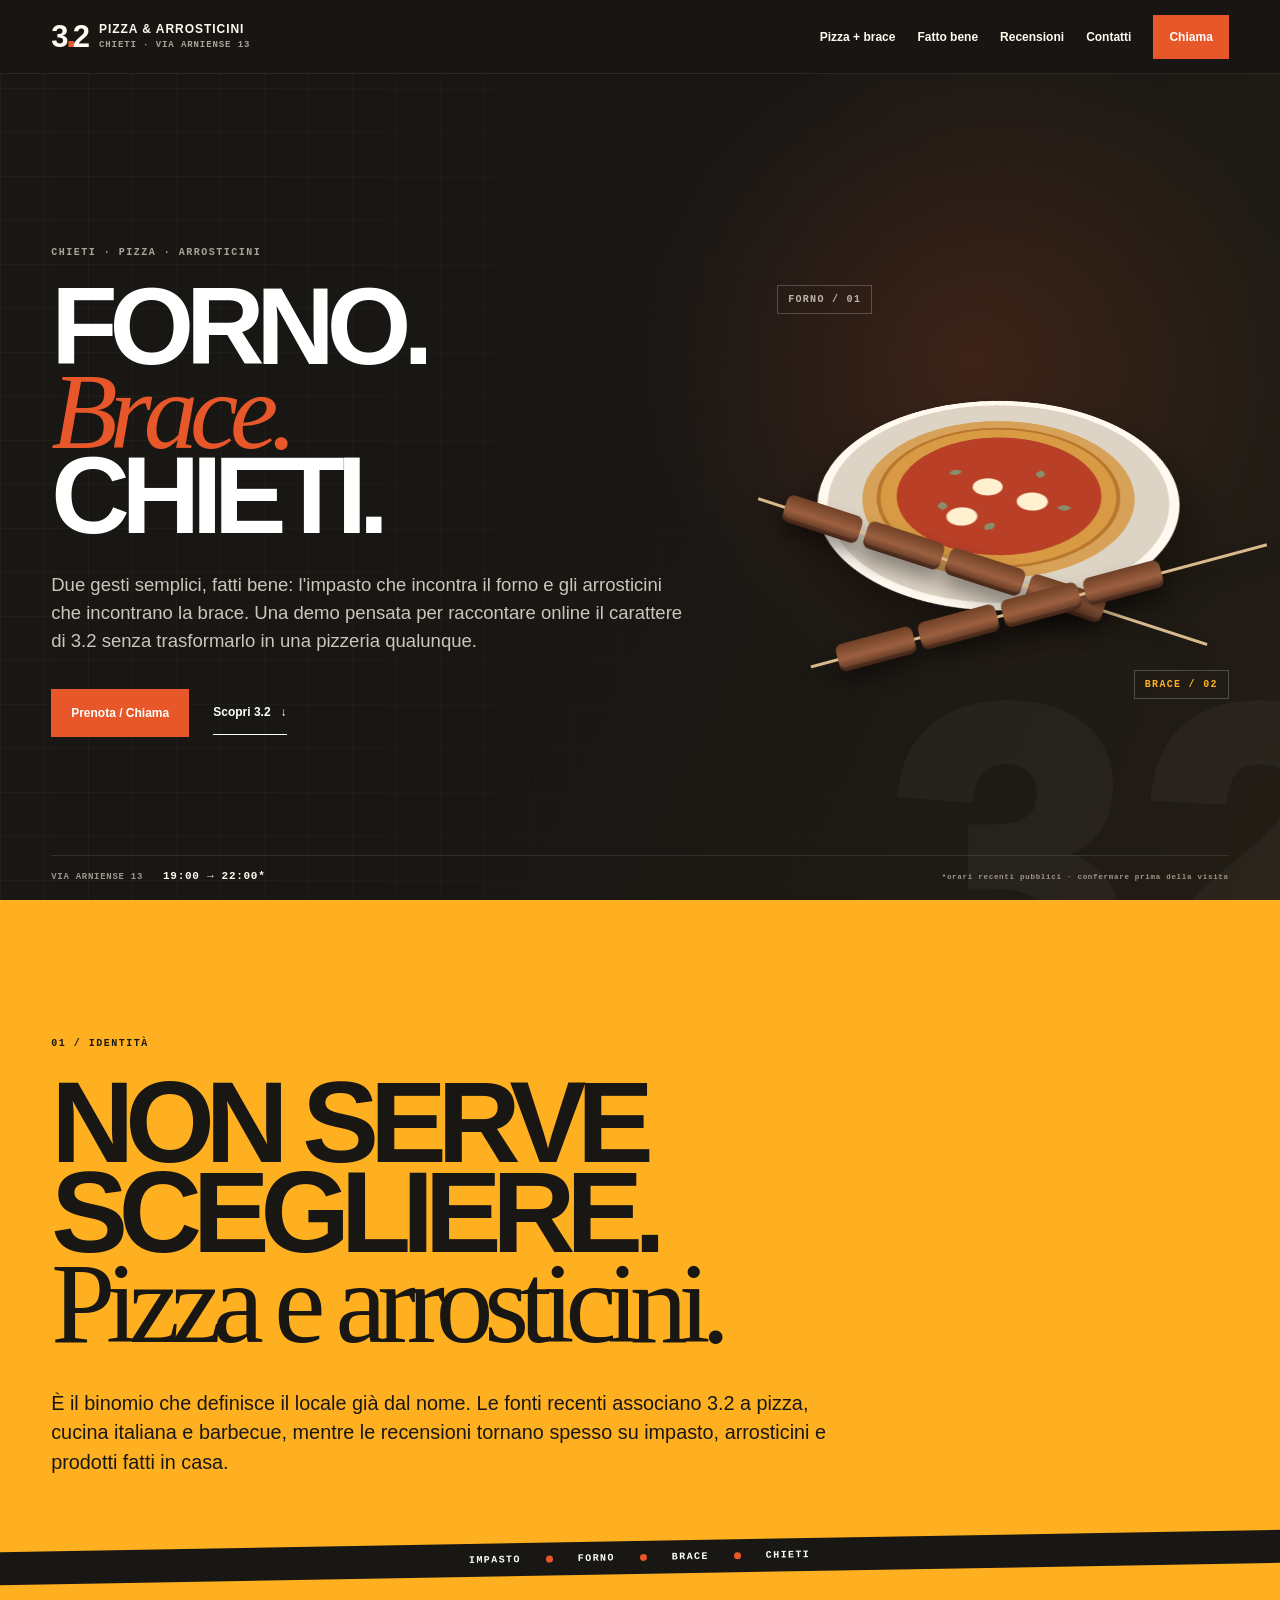
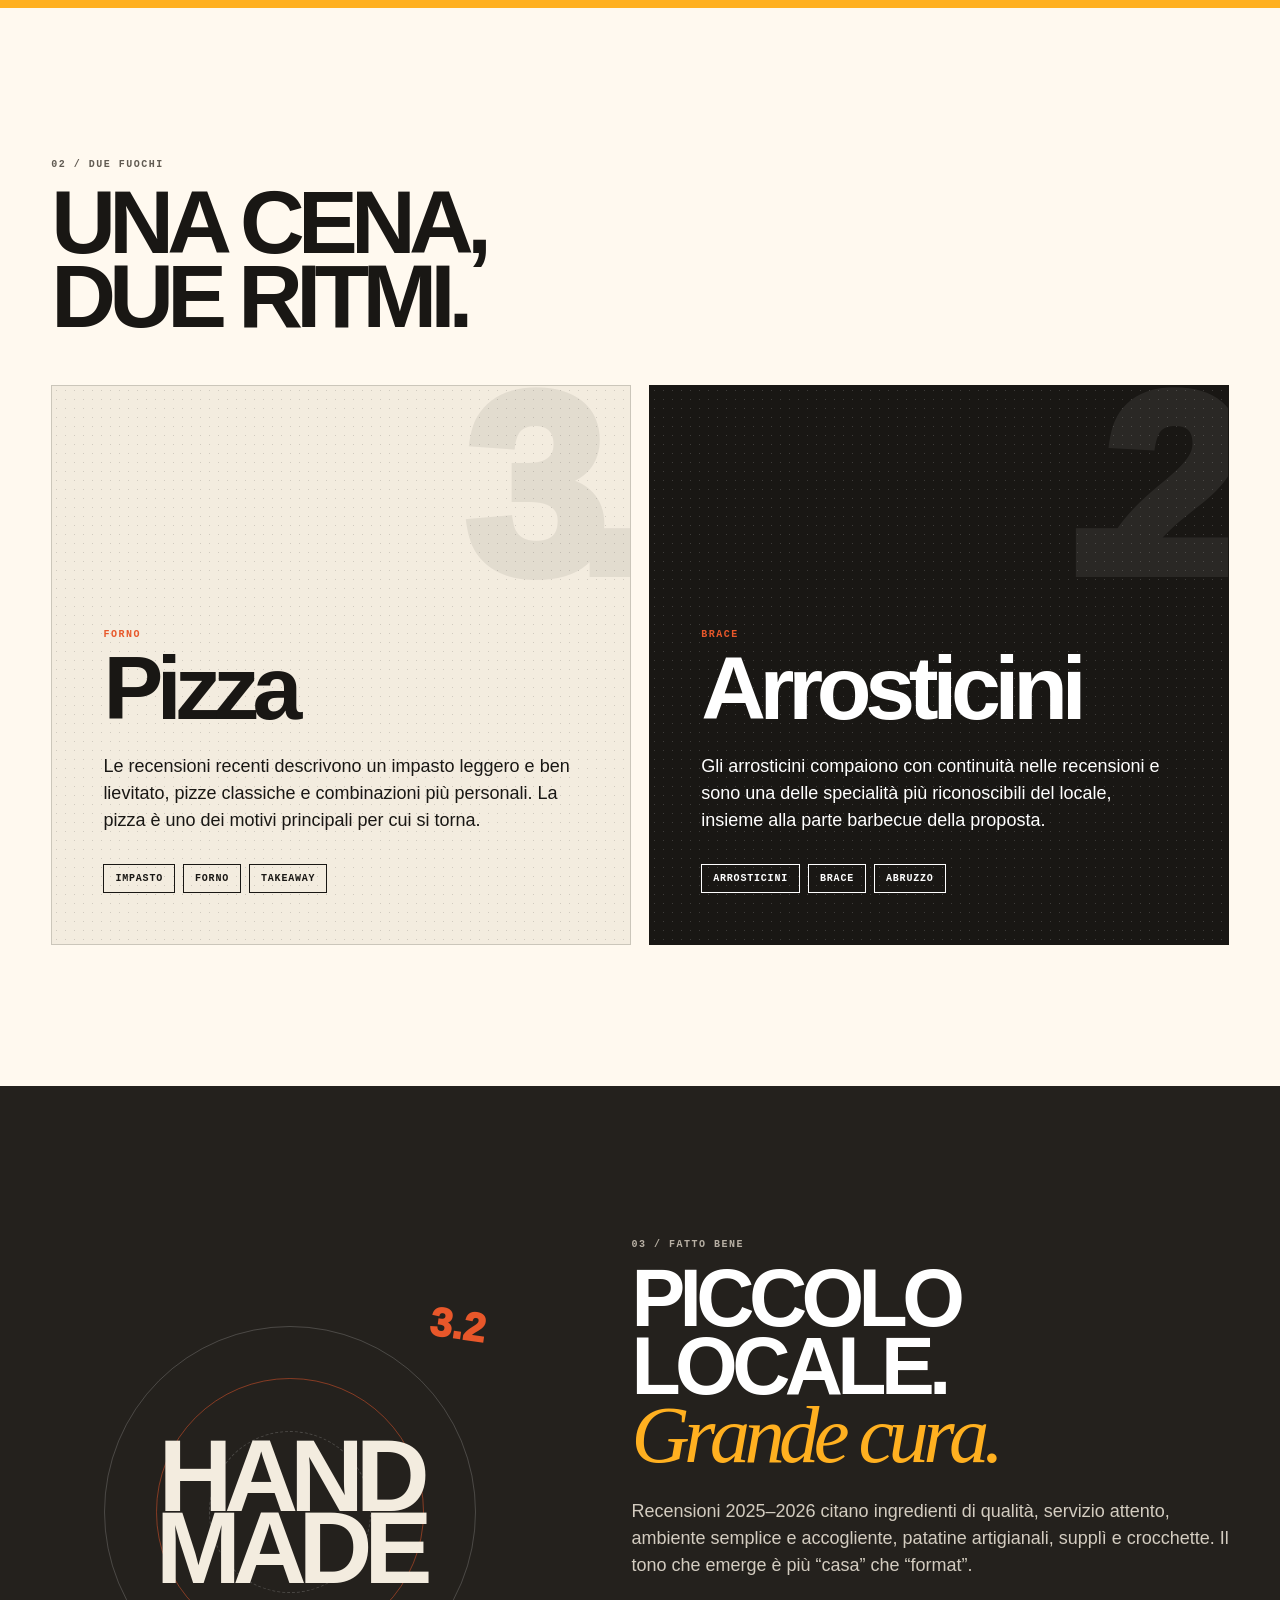
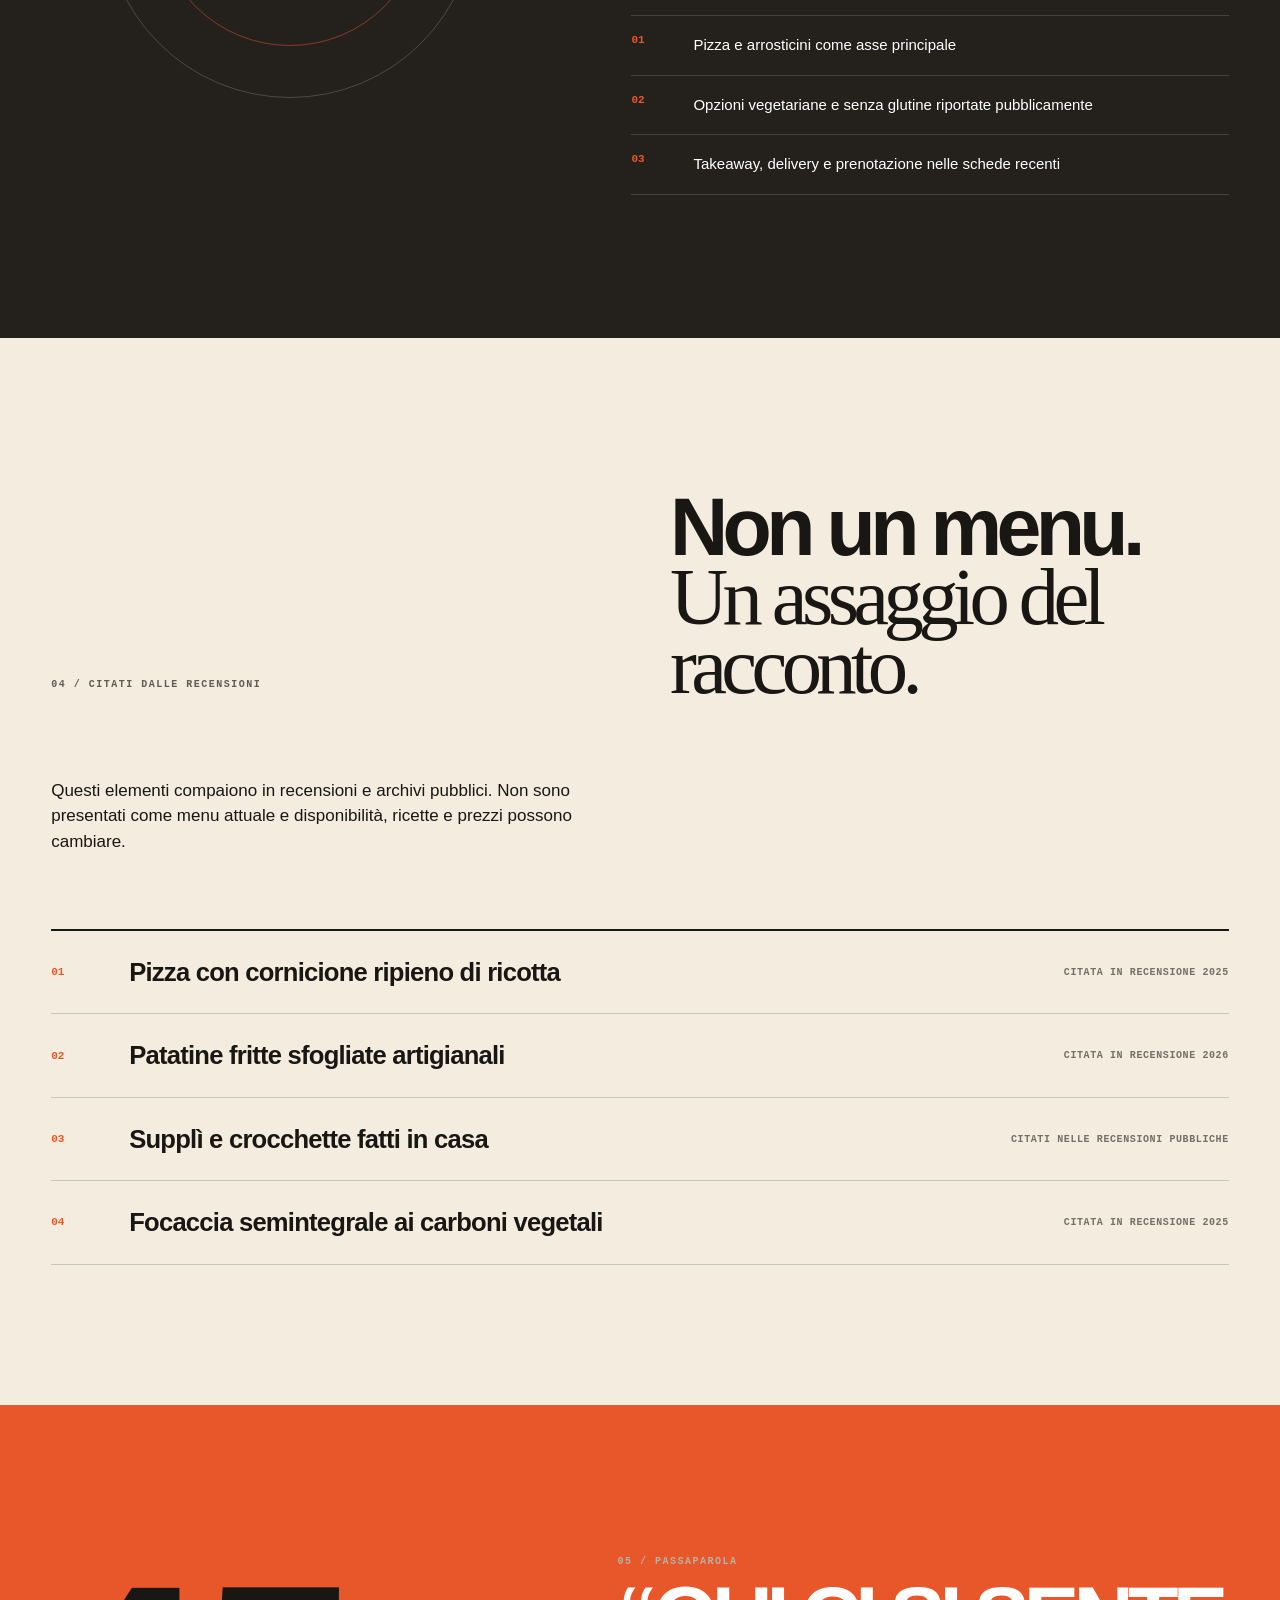
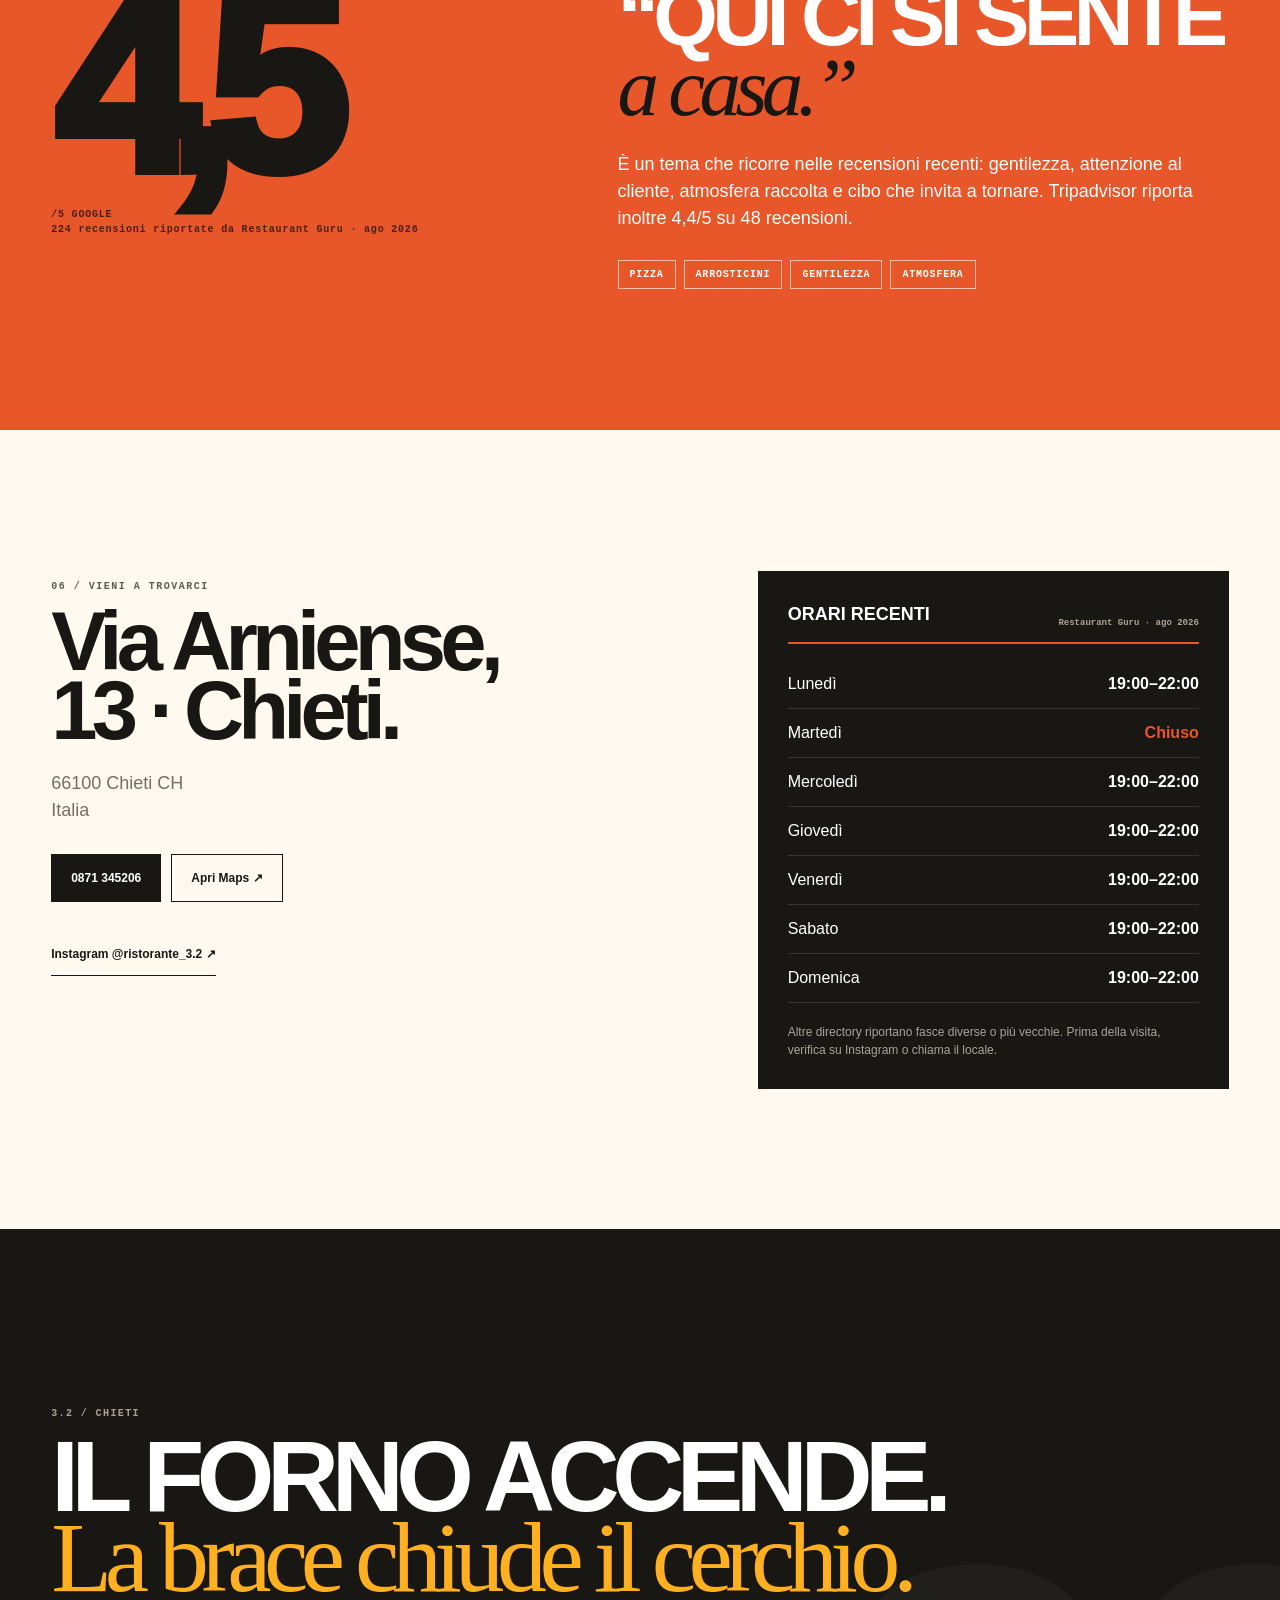
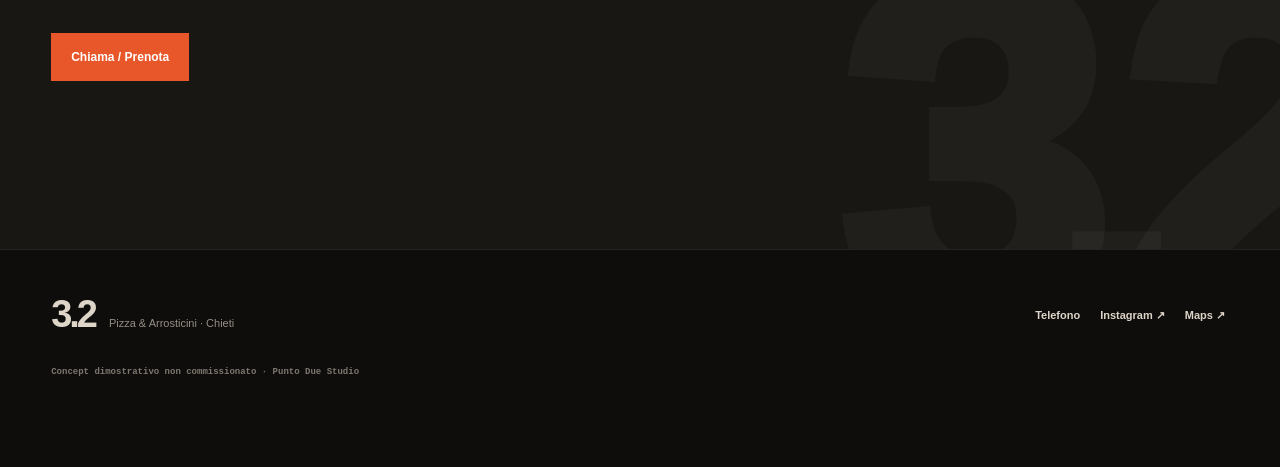
==== index.html @ 1a375c46 "Build client-ready 3.2 Pizza & Arrosticini demo" ====
<!doctype html>
<html lang="it">
<head>
  <meta charset="utf-8">
  <meta name="viewport" content="width=device-width, initial-scale=1">
  <meta name="theme-color" content="#191714">
  <title>3.2 Pizza & Arrosticini — Chieti</title>
  <meta name="description" content="Concept demo per 3.2 Pizza & Arrosticini a Chieti: pizza, arrosticini, forno e brace in una presenza digitale contemporanea.">
  <meta property="og:title" content="3.2 Pizza & Arrosticini — Chieti">
  <meta property="og:description" content="Forno. Brace. Chieti. Concept demo per 3.2 Pizza & Arrosticini.">
  <meta property="og:type" content="website">
  <meta property="og:locale" content="it_IT">
  <meta name="twitter:card" content="summary">
  <link rel="icon" href="assets/favicon.svg" type="image/svg+xml">
  <link rel="stylesheet" href="styles.css">
  <script type="application/ld+json">
  {
    "@context":"https://schema.org",
    "@type":"Restaurant",
    "name":"3.2 Pizza & Arrosticini",
    "telephone":"+39 0871 345206",
    "priceRange":"€10–20",
    "servesCuisine":["Pizza","Italiana","Barbecue"],
    "address":{"@type":"PostalAddress","streetAddress":"Via Arniense 13","postalCode":"66100","addressLocality":"Chieti","addressRegion":"CH","addressCountry":"IT"},
    "sameAs":["https://www.instagram.com/ristorante_3.2"]
  }
  </script>
</head>
<body>
  <a class="skip-link" href="#main">Vai al contenuto</a>
  <header class="site-header" data-header>
    <a class="brand" href="#top" aria-label="3.2 Pizza & Arrosticini, torna all'inizio">
      <span class="brand-mark"><b>3</b><i>.</i><b>2</b></span>
      <span class="brand-copy"><strong>PIZZA & ARROSTICINI</strong><small>Chieti · Via Arniense 13</small></span>
    </a>
    <button class="menu-toggle" type="button" data-menu-toggle aria-controls="site-nav" aria-expanded="false"><span class="sr-only">Apri menu</span><i></i><i></i></button>
    <nav class="site-nav" id="site-nav" data-nav aria-label="Navigazione principale">
      <a href="#due-fuochi">Pizza + brace</a><a href="#fatto-bene">Fatto bene</a><a href="#recensioni">Recensioni</a><a href="#visita">Contatti</a><a class="nav-cta" href="tel:+390871345206">Chiama</a>
    </nav>
    <div class="scroll-progress" aria-hidden="true"><i data-progress></i></div>
  </header>

  <main id="main">
    <section class="hero" id="top" aria-labelledby="hero-title">
      <div class="hero-grid" aria-hidden="true"></div>
      <div class="hero-number" aria-hidden="true"><span>3</span><i>.</i><span>2</span></div>
      <div class="hero-copy reveal">
        <p class="eyebrow">CHIETI · PIZZA · ARROSTICINI</p>
        <h1 id="hero-title">Forno.<br><em>Brace.</em><br>Chieti.</h1>
        <p class="hero-lead">Due gesti semplici, fatti bene: l'impasto che incontra il forno e gli arrosticini che incontrano la brace. Una demo pensata per raccontare online il carattere di 3.2 senza trasformarlo in una pizzeria qualunque.</p>
        <div class="hero-actions"><a class="button button-fire" href="tel:+390871345206">Prenota / Chiama</a><a class="text-link" href="#due-fuochi">Scopri 3.2 <span>↓</span></a></div>
      </div>
      <div class="hero-art reveal" aria-hidden="true" data-hero-art>
        <div class="plate"><span class="pizza-crust"></span><span class="pizza-core"><i></i><i></i><i></i><i></i><i></i></span></div>
        <div class="skewer skewer-a"><i></i><i></i><i></i><i></i></div>
        <div class="skewer skewer-b"><i></i><i></i><i></i><i></i></div>
        <span class="art-label label-a">FORNO / 01</span><span class="art-label label-b">BRACE / 02</span>
      </div>
      <div class="hero-meta reveal"><span>VIA ARNIENSE 13</span><strong>19:00 → 22:00*</strong><small>*orari recenti pubblici · confermare prima della visita</small></div>
    </section>

    <section class="statement" aria-labelledby="statement-title">
      <p class="section-tag">01 / IDENTITÀ</p>
      <div class="statement-copy reveal"><h2 id="statement-title">Non serve scegliere.<br><span>Pizza e arrosticini.</span></h2><p>È il binomio che definisce il locale già dal nome. Le fonti recenti associano 3.2 a pizza, cucina italiana e barbecue, mentre le recensioni tornano spesso su impasto, arrosticini e prodotti fatti in casa.</p></div>
      <div class="statement-strip" aria-hidden="true"><span>IMPASTO</span><i></i><span>FORNO</span><i></i><span>BRACE</span><i></i><span>CHIETI</span></div>
    </section>

    <section class="duo" id="due-fuochi" aria-labelledby="duo-title">
      <div class="duo-head reveal"><p class="section-tag dark">02 / DUE FUOCHI</p><h2 id="duo-title">Una cena,<br>due ritmi.</h2></div>
      <div class="duo-grid">
        <article class="duo-card pizza-card reveal">
          <div class="card-no">3.</div><p class="card-kicker">FORNO</p><h3>Pizza</h3><p>Le recensioni recenti descrivono un impasto leggero e ben lievitato, pizze classiche e combinazioni più personali. La pizza è uno dei motivi principali per cui si torna.</p><div class="card-tags"><span>Impasto</span><span>Forno</span><span>Takeaway</span></div>
        </article>
        <article class="duo-card brace-card reveal">
          <div class="card-no">.2</div><p class="card-kicker">BRACE</p><h3>Arrosticini</h3><p>Gli arrosticini compaiono con continuità nelle recensioni e sono una delle specialità più riconoscibili del locale, insieme alla parte barbecue della proposta.</p><div class="card-tags"><span>Arrosticini</span><span>Brace</span><span>Abruzzo</span></div>
        </article>
      </div>
    </section>

    <section class="craft" id="fatto-bene" aria-labelledby="craft-title">
      <div class="craft-art reveal" aria-hidden="true"><span class="ring ring-1"></span><span class="ring ring-2"></span><span class="ring ring-3"></span><strong>HAND<br>MADE</strong><small>3.2</small></div>
      <div class="craft-copy reveal"><p class="section-tag light">03 / FATTO BENE</p><h2 id="craft-title">Piccolo locale.<br><em>Grande cura.</em></h2><p>Recensioni 2025–2026 citano ingredienti di qualità, servizio attento, ambiente semplice e accogliente, patatine artigianali, supplì e crocchette. Il tono che emerge è più “casa” che “format”.</p><ul class="fact-list"><li><span>01</span>Pizza e arrosticini come asse principale</li><li><span>02</span>Opzioni vegetariane e senza glutine riportate pubblicamente</li><li><span>03</span>Takeaway, delivery e prenotazione nelle schede recenti</li></ul></div>
    </section>

    <section class="archive" aria-labelledby="archive-title">
      <div class="archive-head reveal"><p class="section-tag dark">04 / CITATI DALLE RECENSIONI</p><h2 id="archive-title">Non un menu.<br><span>Un assaggio del racconto.</span></h2><p>Questi elementi compaiono in recensioni e archivi pubblici. Non sono presentati come menu attuale e disponibilità, ricette e prezzi possono cambiare.</p></div>
      <div class="archive-list">
        <div class="archive-row reveal"><span>01</span><strong>Pizza con cornicione ripieno di ricotta</strong><em>citata in recensione 2025</em></div>
        <div class="archive-row reveal"><span>02</span><strong>Patatine fritte sfogliate artigianali</strong><em>citata in recensione 2026</em></div>
        <div class="archive-row reveal"><span>03</span><strong>Supplì e crocchette fatti in casa</strong><em>citati nelle recensioni pubbliche</em></div>
        <div class="archive-row reveal"><span>04</span><strong>Focaccia semintegrale ai carboni vegetali</strong><em>citata in recensione 2025</em></div>
      </div>
    </section>

    <section class="proof" id="recensioni" aria-labelledby="proof-title">
      <div class="proof-score reveal"><span>4,5</span><small>/5 GOOGLE<br>224 recensioni riportate da Restaurant Guru · ago 2026</small></div>
      <div class="proof-copy reveal"><p class="section-tag light">05 / PASSAPAROLA</p><h2 id="proof-title">“Qui ci si sente<br><em>a casa.”</em></h2><p>È un tema che ricorre nelle recensioni recenti: gentilezza, attenzione al cliente, atmosfera raccolta e cibo che invita a tornare. Tripadvisor riporta inoltre 4,4/5 su 48 recensioni.</p><div class="proof-chips"><span>Pizza</span><span>Arrosticini</span><span>Gentilezza</span><span>Atmosfera</span></div></div>
    </section>

    <section class="visit" id="visita" aria-labelledby="visit-title">
      <div class="visit-copy reveal"><p class="section-tag dark">06 / VIENI A TROVARCI</p><h2 id="visit-title">Via Arniense,<br>13 · Chieti.</h2><address>66100 Chieti CH<br>Italia</address><div class="visit-actions"><a class="button button-ink" href="tel:+390871345206">0871 345206</a><a class="button button-outline" href="https://www.google.com/maps/search/?api=1&query=3.2+Pizza+%26+Arrosticini+Via+Arniense+13+Chieti" target="_blank" rel="noopener noreferrer">Apri Maps ↗</a></div><a class="instagram-link" href="https://www.instagram.com/ristorante_3.2" target="_blank" rel="noopener noreferrer">Instagram @ristorante_3.2 ↗</a></div>
      <aside class="hours-card reveal" aria-label="Orari pubblici recenti"><div class="hours-head"><strong>ORARI RECENTI</strong><small>Restaurant Guru · ago 2026</small></div><dl><div><dt>Lunedì</dt><dd>19:00–22:00</dd></div><div class="closed"><dt>Martedì</dt><dd>Chiuso</dd></div><div><dt>Mercoledì</dt><dd>19:00–22:00</dd></div><div><dt>Giovedì</dt><dd>19:00–22:00</dd></div><div><dt>Venerdì</dt><dd>19:00–22:00</dd></div><div><dt>Sabato</dt><dd>19:00–22:00</dd></div><div><dt>Domenica</dt><dd>19:00–22:00</dd></div></dl><p>Altre directory riportano fasce diverse o più vecchie. Prima della visita, verifica su Instagram o chiama il locale.</p></aside>
    </section>

    <section class="closing" aria-labelledby="closing-title"><div class="closing-number" aria-hidden="true">3.2</div><div class="closing-copy reveal"><p>3.2 / CHIETI</p><h2 id="closing-title">Il forno accende.<br><span>La brace chiude il cerchio.</span></h2><a class="button button-fire" href="tel:+390871345206">Chiama / Prenota</a></div></section>
  </main>

  <footer class="site-footer"><div class="footer-brand"><strong>3.2</strong><span>Pizza & Arrosticini · Chieti</span></div><div class="footer-links"><a href="tel:+390871345206">Telefono</a><a href="https://www.instagram.com/ristorante_3.2" target="_blank" rel="noopener noreferrer">Instagram ↗</a><a href="https://www.google.com/maps/search/?api=1&query=3.2+Pizza+%26+Arrosticini+Via+Arniense+13+Chieti" target="_blank" rel="noopener noreferrer">Maps ↗</a></div><p class="demo-note">Concept dimostrativo non commissionato · Punto Due Studio</p></footer>
  <nav class="mobile-dock" aria-label="Azioni rapide"><a href="tel:+390871345206">Chiama</a><a href="https://www.google.com/maps/search/?api=1&query=3.2+Pizza+%26+Arrosticini+Via+Arniense+13+Chieti" target="_blank" rel="noopener noreferrer">Maps</a><a href="https://www.instagram.com/ristorante_3.2" target="_blank" rel="noopener noreferrer">Instagram</a></nav>
  <script src="script.js" defer></script>
</body>
</html>
---- styles.css ----
:root{--ink:#191714;--ink-2:#24211d;--cream:#f3ecdf;--paper:#fff9ef;--fire:#e8572a;--ember:#ffb020;--sage:#87906d;--line:rgba(25,23,20,.18);--muted:#756f65;--header-h:74px;--ease:cubic-bezier(.22,.61,.36,1)}
*{box-sizing:border-box}html{scroll-behavior:smooth}body{margin:0;background:var(--cream);color:var(--ink);font-family:Arial,Helvetica,sans-serif;line-height:1.5;overflow-x:hidden}a{color:inherit;text-decoration:none}button{font:inherit}img,svg{max-width:100%;display:block}[id]{scroll-margin-top:calc(var(--header-h) + 20px)}::selection{background:var(--fire);color:#fff}.sr-only{position:absolute!important;width:1px;height:1px;padding:0;margin:-1px;overflow:hidden;clip:rect(0,0,0,0);white-space:nowrap;border:0}.skip-link{position:fixed;left:16px;top:-90px;z-index:9999;background:var(--ember);padding:12px 16px;font-weight:900}.skip-link:focus{top:12px}:focus-visible{outline:3px solid var(--ember);outline-offset:4px}
.site-header{height:var(--header-h);position:fixed;inset:0 0 auto;z-index:1000;display:flex;align-items:center;justify-content:space-between;padding:0 clamp(16px,4vw,56px);background:rgba(25,23,20,.94);color:var(--paper);border-bottom:1px solid rgba(255,255,255,.08);backdrop-filter:blur(14px)}.brand{display:flex;align-items:center;gap:12px;min-width:0;min-height:44px}.brand-mark{display:flex;align-items:baseline;gap:1px;font-size:31px;font-weight:1000;line-height:1;letter-spacing:-.1em;color:var(--paper)}.brand-mark i{font-style:normal;color:var(--fire)}.brand-copy{display:flex;flex-direction:column;line-height:1}.brand-copy strong{font-size:12px;letter-spacing:.08em}.brand-copy small{font:700 9px/1.2 "Courier New",monospace;letter-spacing:.1em;text-transform:uppercase;color:#aaa399;margin-top:5px}.site-nav{display:flex;align-items:center;gap:22px;font-size:12px;font-weight:800}.site-nav a{position:relative}.site-nav>a:not(.nav-cta)::after{content:"";position:absolute;left:0;right:100%;bottom:-6px;height:2px;background:var(--fire);transition:right .2s}.site-nav>a:not(.nav-cta):hover::after{right:0}.nav-cta{background:var(--fire);color:#fff;padding:11px 16px;min-height:44px;display:inline-flex;align-items:center}.menu-toggle{display:none;border:0;background:none;color:var(--paper);padding:10px;cursor:pointer}.menu-toggle i{display:block;width:26px;height:2px;background:currentColor;margin:6px 0;transition:.2s}.menu-toggle.is-open i:first-of-type{transform:translateY(4px) rotate(45deg)}.menu-toggle.is-open i:last-of-type{transform:translateY(-4px) rotate(-45deg)}.scroll-progress{position:absolute;left:0;right:0;bottom:-1px;height:2px}.scroll-progress i{display:block;width:100%;height:100%;background:var(--ember);transform:scaleX(0);transform-origin:left}
.eyebrow,.section-tag,.card-kicker{font:800 10px/1.2 "Courier New",monospace;letter-spacing:.15em;text-transform:uppercase}.section-tag.dark{color:#615b52}.section-tag.light{color:#b8b0a4}.button{display:inline-flex;align-items:center;justify-content:center;min-height:48px;padding:13px 19px;border:1px solid transparent;font-size:12px;font-weight:900;transition:transform .2s var(--ease),background .2s,color .2s}.button:hover{transform:translateY(-2px)}.button-fire{background:var(--fire);color:#fff}.button-ink{background:var(--ink);color:#fff}.button-outline{border-color:var(--ink)}.text-link{display:inline-flex;gap:10px;align-items:center;min-height:44px;border-bottom:1px solid currentColor;font-size:12px;font-weight:900}.text-link span{transition:transform .2s}.text-link:hover span{transform:translateY(3px)}
.hero{min-height:100svh;position:relative;overflow:hidden;background:var(--ink);color:#fff;padding:calc(var(--header-h) + 64px) clamp(18px,4vw,58px) 54px;display:grid;grid-template-columns:minmax(0,1fr) minmax(300px,.72fr);gap:clamp(34px,6vw,100px);align-items:center;isolation:isolate}.hero-grid{position:absolute;inset:0;z-index:-3;background-image:linear-gradient(rgba(255,255,255,.035) 1px,transparent 1px),linear-gradient(90deg,rgba(255,255,255,.035) 1px,transparent 1px);background-size:44px 44px;mask-image:linear-gradient(90deg,#000,transparent 78%)}.hero::after{content:"";position:absolute;inset:0;background:radial-gradient(circle at 76% 40%,rgba(232,87,42,.16),transparent 30%),linear-gradient(115deg,transparent 50%,rgba(255,176,32,.04));z-index:-2}.hero-number{position:absolute;right:-3vw;bottom:-9vw;z-index:-1;font-weight:1000;font-size:clamp(210px,33vw,560px);line-height:.7;letter-spacing:-.12em;color:rgba(255,249,239,.035);display:flex;align-items:baseline}.hero-number i{font-style:normal;color:rgba(232,87,42,.07)}.hero-copy{max-width:880px}.eyebrow{color:#aaa398;margin:0 0 26px}.hero h1{font-size:clamp(62px,8.5vw,142px);line-height:.77;letter-spacing:-.075em;text-transform:uppercase;margin:0}.hero h1 em{font-family:Georgia,"Times New Roman",serif;text-transform:none;font-weight:400;color:var(--fire)}.hero-lead{font-size:clamp(17px,1.45vw,22px);max-width:700px;color:#cdc5ba;margin:34px 0 0}.hero-actions{display:flex;gap:24px;align-items:center;flex-wrap:wrap;margin-top:34px}.hero-art{min-height:560px;position:relative;display:grid;place-items:center;perspective:1100px}.plate{position:relative;width:min(390px,78%);aspect-ratio:1;border-radius:50%;background:#ded4c5;border:10px solid var(--paper);box-shadow:0 35px 60px rgba(0,0,0,.42);transform:rotateX(55deg) rotateZ(-7deg);transition:transform .25s var(--ease)}.pizza-crust{position:absolute;inset:10%;border-radius:50%;background:radial-gradient(circle at 35% 30%,#ffd080 0 2%,transparent 2.3%),radial-gradient(circle at 65% 50%,#bb5b37 0 3%,transparent 3.3%),radial-gradient(circle at 44% 72%,#8b4128 0 2.4%,transparent 2.7%),#d89a43;border:14px solid #d7a157;box-shadow:inset 0 0 0 4px #b9762e}.pizza-core{position:absolute;inset:20%;border-radius:50%;background:radial-gradient(circle at 45% 45%,#fff0d0 0 9%,transparent 10%),radial-gradient(circle at 65% 60%,#fff0d0 0 8%,transparent 9%),radial-gradient(circle at 30% 68%,#fff0d0 0 7%,transparent 8%),#b93f27}.pizza-core i{position:absolute;width:10px;height:10px;background:var(--sage);border-radius:60% 0 60% 0}.pizza-core i:nth-child(1){left:28%;top:28%;transform:rotate(30deg)}.pizza-core i:nth-child(2){right:25%;top:35%;transform:rotate(-25deg)}.pizza-core i:nth-child(3){left:40%;bottom:20%}.pizza-core i:nth-child(4){right:18%;bottom:30%;transform:rotate(55deg)}.pizza-core i:nth-child(5){left:19%;bottom:39%;transform:rotate(-45deg)}.skewer{position:absolute;width:86%;height:18px;display:flex;gap:6px;align-items:center;transform-origin:center;filter:drop-shadow(0 12px 9px rgba(0,0,0,.38))}.skewer::before{content:"";position:absolute;left:-7%;right:-12%;height:3px;background:#d8ba8d;z-index:-1}.skewer i{width:20%;height:28px;background:linear-gradient(180deg,#704127,#9c6040 55%,#56301e);border-radius:7px;box-shadow:inset 0 -4px 0 rgba(0,0,0,.22)}.skewer-a{transform:rotate(18deg) translateY(80px)}.skewer-b{transform:rotate(-15deg) translateY(120px)}.art-label{position:absolute;font:900 10px "Courier New",monospace;letter-spacing:.13em;padding:8px 10px;border:1px solid rgba(255,255,255,.22);color:#bdb5aa}.label-a{left:2%;top:13%}.label-b{right:0;bottom:13%;color:var(--ember)}.hero-meta{position:absolute;left:clamp(18px,4vw,58px);right:clamp(18px,4vw,58px);bottom:18px;display:flex;gap:20px;align-items:baseline;border-top:1px solid rgba(255,255,255,.1);padding-top:14px;font:700 9px "Courier New",monospace;letter-spacing:.08em;color:#9c958b}.hero-meta strong{color:var(--paper);font-size:11px}.hero-meta small{margin-left:auto;max-width:430px;text-align:right}
.statement{position:relative;overflow:hidden;background:var(--ember);padding:clamp(85px,10vw,150px) clamp(18px,4vw,58px) 130px}.statement-copy{max-width:1180px;margin:28px auto 0}.statement h2{font-size:clamp(58px,9vw,150px);line-height:.78;letter-spacing:-.08em;text-transform:uppercase;margin:0}.statement h2 span{font-family:Georgia,"Times New Roman",serif;text-transform:none;font-weight:400}.statement-copy p{font-size:clamp(18px,1.55vw,24px);max-width:800px;margin:40px 0 0}.statement-strip{position:absolute;left:-2%;right:-2%;bottom:34px;background:var(--ink);color:#fff;padding:11px 18px;transform:rotate(-1deg);display:flex;gap:25px;align-items:center;justify-content:center;font:900 10px "Courier New",monospace;letter-spacing:.14em;white-space:nowrap}.statement-strip i{width:7px;height:7px;border-radius:50%;background:var(--fire)}
.duo{padding:clamp(90px,11vw,170px) clamp(18px,4vw,58px);background:var(--paper)}.duo-head{max-width:1000px}.duo h2{font-size:clamp(56px,7vw,112px);line-height:.83;letter-spacing:-.075em;margin:14px 0 52px;text-transform:uppercase}.duo-grid{display:grid;grid-template-columns:1fr 1fr;gap:18px}.duo-card{min-height:560px;padding:clamp(26px,4vw,58px);position:relative;overflow:hidden;display:flex;flex-direction:column;justify-content:flex-end;border:1px solid var(--line)}.duo-card::before{content:"";position:absolute;inset:0;opacity:.16;background-image:radial-gradient(currentColor .7px,transparent .8px);background-size:9px 9px}.pizza-card{background:var(--cream)}.brace-card{background:var(--ink);color:#fff}.duo-card .card-no{position:absolute;right:3%;top:0;font-size:clamp(130px,20vw,300px);font-weight:1000;letter-spacing:-.12em;line-height:.8;opacity:.07}.card-kicker{position:relative;margin:0 0 12px;color:var(--fire)}.duo-card h3{position:relative;font-size:clamp(60px,7vw,110px);line-height:.8;letter-spacing:-.07em;margin:0 0 28px}.duo-card>p:not(.card-kicker){position:relative;font-size:18px;max-width:620px;margin:0}.card-tags{position:relative;display:flex;gap:8px;flex-wrap:wrap;margin-top:30px}.card-tags span{border:1px solid currentColor;padding:8px 11px;font:800 10px "Courier New",monospace;text-transform:uppercase;letter-spacing:.08em}
.craft{background:var(--ink-2);color:#fff;padding:clamp(90px,11vw,170px) clamp(18px,4vw,58px);display:grid;grid-template-columns:.8fr 1fr;gap:clamp(40px,8vw,120px);align-items:center}.craft-art{position:relative;min-height:570px;display:grid;place-items:center}.craft-art .ring{position:absolute;border:1px solid rgba(255,255,255,.18);border-radius:50%}.ring-1{width:78%;aspect-ratio:1}.ring-2{width:56%;aspect-ratio:1;border-color:rgba(232,87,42,.5)!important}.ring-3{width:34%;aspect-ratio:1;border-style:dashed!important}.craft-art strong{font-size:clamp(70px,8vw,120px);line-height:.7;letter-spacing:-.08em;text-align:center;color:var(--cream);z-index:1}.craft-art small{position:absolute;right:9%;top:12%;font-size:40px;font-weight:1000;color:var(--fire);transform:rotate(8deg)}.craft h2{font-size:clamp(54px,6.3vw,100px);line-height:.84;letter-spacing:-.07em;margin:14px 0 30px;text-transform:uppercase}.craft h2 em{font-family:Georgia,"Times New Roman",serif;text-transform:none;font-weight:400;color:var(--ember)}.craft-copy>p:not(.section-tag){font-size:18px;max-width:700px;color:#d3ccc0}.fact-list{list-style:none;margin:36px 0 0;padding:0;border-top:1px solid rgba(255,255,255,.15)}.fact-list li{display:grid;grid-template-columns:50px 1fr;gap:12px;padding:18px 0;border-bottom:1px solid rgba(255,255,255,.15);font-size:15px}.fact-list span{font:900 11px "Courier New",monospace;color:var(--fire)}
.archive{background:var(--cream);padding:clamp(90px,11vw,170px) clamp(18px,4vw,58px)}.archive-head{display:grid;grid-template-columns:1fr 1fr;gap:60px;align-items:end}.archive h2{font-size:clamp(52px,6.3vw,98px);line-height:.86;letter-spacing:-.07em;margin:14px 0 0}.archive h2 span{font-family:Georgia,"Times New Roman",serif;font-weight:400}.archive-head>p:last-child{font-size:17px;max-width:610px}.archive-list{margin-top:58px;border-top:2px solid var(--ink)}.archive-row{display:grid;grid-template-columns:60px minmax(0,1fr) 280px;gap:18px;align-items:center;padding:22px 0;border-bottom:1px solid var(--line)}.archive-row span{font:900 11px "Courier New",monospace;color:var(--fire)}.archive-row strong{font-size:clamp(21px,2vw,30px);letter-spacing:-.03em}.archive-row em{font:700 10px "Courier New",monospace;color:var(--muted);text-transform:uppercase;letter-spacing:.06em;font-style:normal;text-align:right}
.proof{background:var(--fire);color:#fff;padding:clamp(90px,11vw,170px) clamp(18px,4vw,58px);display:grid;grid-template-columns:.78fr 1fr;gap:clamp(40px,7vw,100px);align-items:center}.proof-score span{display:block;font-size:clamp(140px,20vw,320px);line-height:.68;letter-spacing:-.12em;font-weight:1000;color:var(--ink)}.proof-score small{display:block;margin-top:34px;font:800 10px/1.5 "Courier New",monospace;letter-spacing:.08em;color:#4a2016}.proof h2{font-size:clamp(54px,6.5vw,104px);line-height:.84;letter-spacing:-.07em;margin:14px 0 28px;text-transform:uppercase}.proof h2 em{font-family:Georgia,"Times New Roman",serif;text-transform:none;font-weight:400;color:var(--ink)}.proof-copy>p:not(.section-tag){font-size:18px;max-width:680px}.proof-chips{display:flex;gap:8px;flex-wrap:wrap;margin-top:28px}.proof-chips span{border:1px solid rgba(255,255,255,.6);padding:8px 11px;font:800 10px "Courier New",monospace;text-transform:uppercase;letter-spacing:.08em}
.visit{background:var(--paper);padding:clamp(90px,11vw,170px) clamp(18px,4vw,58px);display:grid;grid-template-columns:1fr .78fr;gap:clamp(40px,8vw,120px);align-items:start}.visit h2{font-size:clamp(54px,6.5vw,102px);line-height:.84;letter-spacing:-.07em;margin:14px 0 24px}.visit address{font-style:normal;font-size:18px;color:var(--muted)}.visit-actions{display:flex;gap:10px;flex-wrap:wrap;margin:30px 0}.instagram-link{display:inline-flex;min-height:44px;align-items:center;border-bottom:1px solid currentColor;font-weight:900;font-size:12px}.hours-card{background:var(--ink);color:#fff;padding:30px}.hours-head{display:flex;justify-content:space-between;gap:20px;align-items:end;border-bottom:2px solid var(--fire);padding-bottom:14px}.hours-head strong{font-size:18px}.hours-head small{font:700 9px "Courier New",monospace;color:#aaa398}.hours-card dl{margin:16px 0 0}.hours-card dl div{display:flex;justify-content:space-between;gap:20px;padding:12px 0;border-bottom:1px solid rgba(255,255,255,.12)}.hours-card dt,.hours-card dd{margin:0}.hours-card dd{font-weight:900}.hours-card .closed dd{color:var(--fire)}.hours-card>p{font-size:12px;color:#aaa398;margin:20px 0 0}
.closing{position:relative;overflow:hidden;min-height:620px;background:var(--ink);color:#fff;padding:clamp(90px,11vw,170px) clamp(18px,4vw,58px);display:flex;align-items:center}.closing-number{position:absolute;right:-3vw;bottom:-6vw;font-size:clamp(230px,38vw,640px);font-weight:1000;letter-spacing:-.13em;line-height:.7;color:rgba(255,255,255,.035)}.closing-copy{position:relative;z-index:1}.closing-copy>p{font:800 10px "Courier New",monospace;letter-spacing:.14em;color:#a9a196}.closing h2{font-size:clamp(58px,7.8vw,125px);line-height:.8;letter-spacing:-.075em;margin:18px 0 35px;text-transform:uppercase}.closing h2 span{font-family:Georgia,"Times New Roman",serif;text-transform:none;font-weight:400;color:var(--ember)}
.site-footer{background:#0e0d0c;color:#ddd5c8;padding:36px clamp(18px,4vw,58px) 90px;display:grid;grid-template-columns:1fr auto;gap:24px;border-top:1px solid rgba(255,255,255,.09)}.footer-brand{display:flex;align-items:baseline;gap:14px}.footer-brand strong{font-size:38px;letter-spacing:-.08em}.footer-brand span{font-size:11px;color:#958f85}.footer-links{display:flex;gap:20px;align-items:center;font-size:11px;font-weight:800}.footer-links a{min-width:44px;min-height:44px;display:inline-flex;align-items:center}.demo-note{grid-column:1/-1;font:700 9px "Courier New",monospace;color:#7d776e;margin:0}.mobile-dock{display:none}
.motion-ready .reveal{opacity:0;transform:translateY(26px);transition:opacity .65s var(--ease),transform .65s var(--ease)}.motion-ready .reveal.is-visible{opacity:1;transform:none}
@media(max-width:980px){.site-nav{gap:14px}.site-nav a:not(.nav-cta){display:none}.hero{grid-template-columns:1fr;padding-bottom:110px}.hero-art{min-height:470px}.hero-meta{bottom:16px}.duo-grid{grid-template-columns:1fr}.craft,.proof,.visit{grid-template-columns:1fr}.craft-art{min-height:440px}.archive-head{grid-template-columns:1fr;gap:20px}.archive-row{grid-template-columns:48px 1fr}.archive-row em{grid-column:2;text-align:left}.site-footer{grid-template-columns:1fr}.footer-links{flex-wrap:wrap}}
@media(max-width:768px){:root{--header-h:66px}.brand-copy small{display:none}.menu-toggle{display:block;min-width:44px;min-height:44px}.site-nav{position:fixed;left:0;right:0;top:var(--header-h);background:var(--ink);border-top:1px solid rgba(255,255,255,.08);padding:18px;display:none;flex-direction:column;align-items:stretch;gap:0}.site-nav.is-open{display:flex}.site-nav a,.site-nav a:not(.nav-cta){display:flex;min-height:48px;align-items:center;border-bottom:1px solid rgba(255,255,255,.09)}.site-nav .nav-cta{margin-top:10px;justify-content:center;border:0}.hero{padding-top:calc(var(--header-h) + 46px);gap:22px;align-content:start}.hero-art{min-height:350px;margin-top:-10px}.plate{width:min(330px,76%)}.skewer{width:90%}.hero-meta{position:relative;left:auto;right:auto;bottom:auto;display:grid;grid-template-columns:1fr 1fr;margin-top:20px}.hero-meta small{grid-column:1/-1;margin-left:0;text-align:left}.statement{padding-bottom:112px}.statement-strip{justify-content:flex-start;overflow:hidden}.duo-card{min-height:470px}.craft-art{min-height:360px}.archive-row{padding:19px 0}.proof-score span{font-size:clamp(130px,40vw,220px)}.closing{min-height:540px}.mobile-dock{position:fixed;left:10px;right:10px;bottom:10px;z-index:1200;display:grid;grid-template-columns:repeat(3,1fr);background:rgba(25,23,20,.96);color:#fff;border:1px solid rgba(255,255,255,.11);box-shadow:0 12px 35px rgba(0,0,0,.35);backdrop-filter:blur(12px)}.mobile-dock a{min-height:50px;display:grid;place-items:center;font-size:10px;font-weight:900;border-right:1px solid rgba(255,255,255,.11)}.mobile-dock a:last-child{border:0}.site-footer{padding-bottom:90px}}
@media(max-width:430px){.site-header{padding:0 14px}.brand-mark{font-size:28px}.brand-copy strong{font-size:10px}.hero{padding-left:16px;padding-right:16px}.hero h1{font-size:clamp(56px,18vw,74px)}.hero-lead{font-size:16px}.hero-actions{gap:14px}.hero-art{min-height:310px}.plate{width:240px}.skewer{height:14px}.skewer i{height:21px}.label-a{left:0;top:5%}.label-b{right:0;bottom:6%}.statement,.duo,.craft,.archive,.proof,.visit,.closing{padding-left:16px;padding-right:16px}.statement h2{font-size:clamp(52px,17vw,72px)}.duo h2,.craft h2,.archive h2,.proof h2,.visit h2{font-size:clamp(48px,15vw,66px)}.duo-card{padding:26px 20px;min-height:430px}.duo-card h3{font-size:58px}.craft-art{min-height:300px}.craft-art strong{font-size:68px}.archive-row{grid-template-columns:36px minmax(0,1fr)}.archive-row strong{font-size:20px}.hours-card{padding:24px 18px}.hours-head{display:block}.hours-head small{display:block;margin-top:6px}.closing h2{font-size:clamp(50px,16vw,70px)}.footer-links{gap:8px 18px}.footer-brand{display:block}.footer-brand span{display:block;margin-top:6px}}
@media(max-width:350px){.hero h1{font-size:54px}.hero-art{min-height:285px}.plate{width:215px}.duo-card{min-height:410px}.duo-card h3{font-size:52px}.statement h2,.duo h2,.craft h2,.archive h2,.proof h2,.visit h2{font-size:48px}.archive-row strong{font-size:18px}.mobile-dock{left:6px;right:6px;bottom:6px}}
@media(prefers-reduced-motion:reduce){html{scroll-behavior:auto}.motion-ready .reveal,.reveal{opacity:1!important;transform:none!important;transition:none!important}.button,.text-link span,.plate{transition:none!important}}
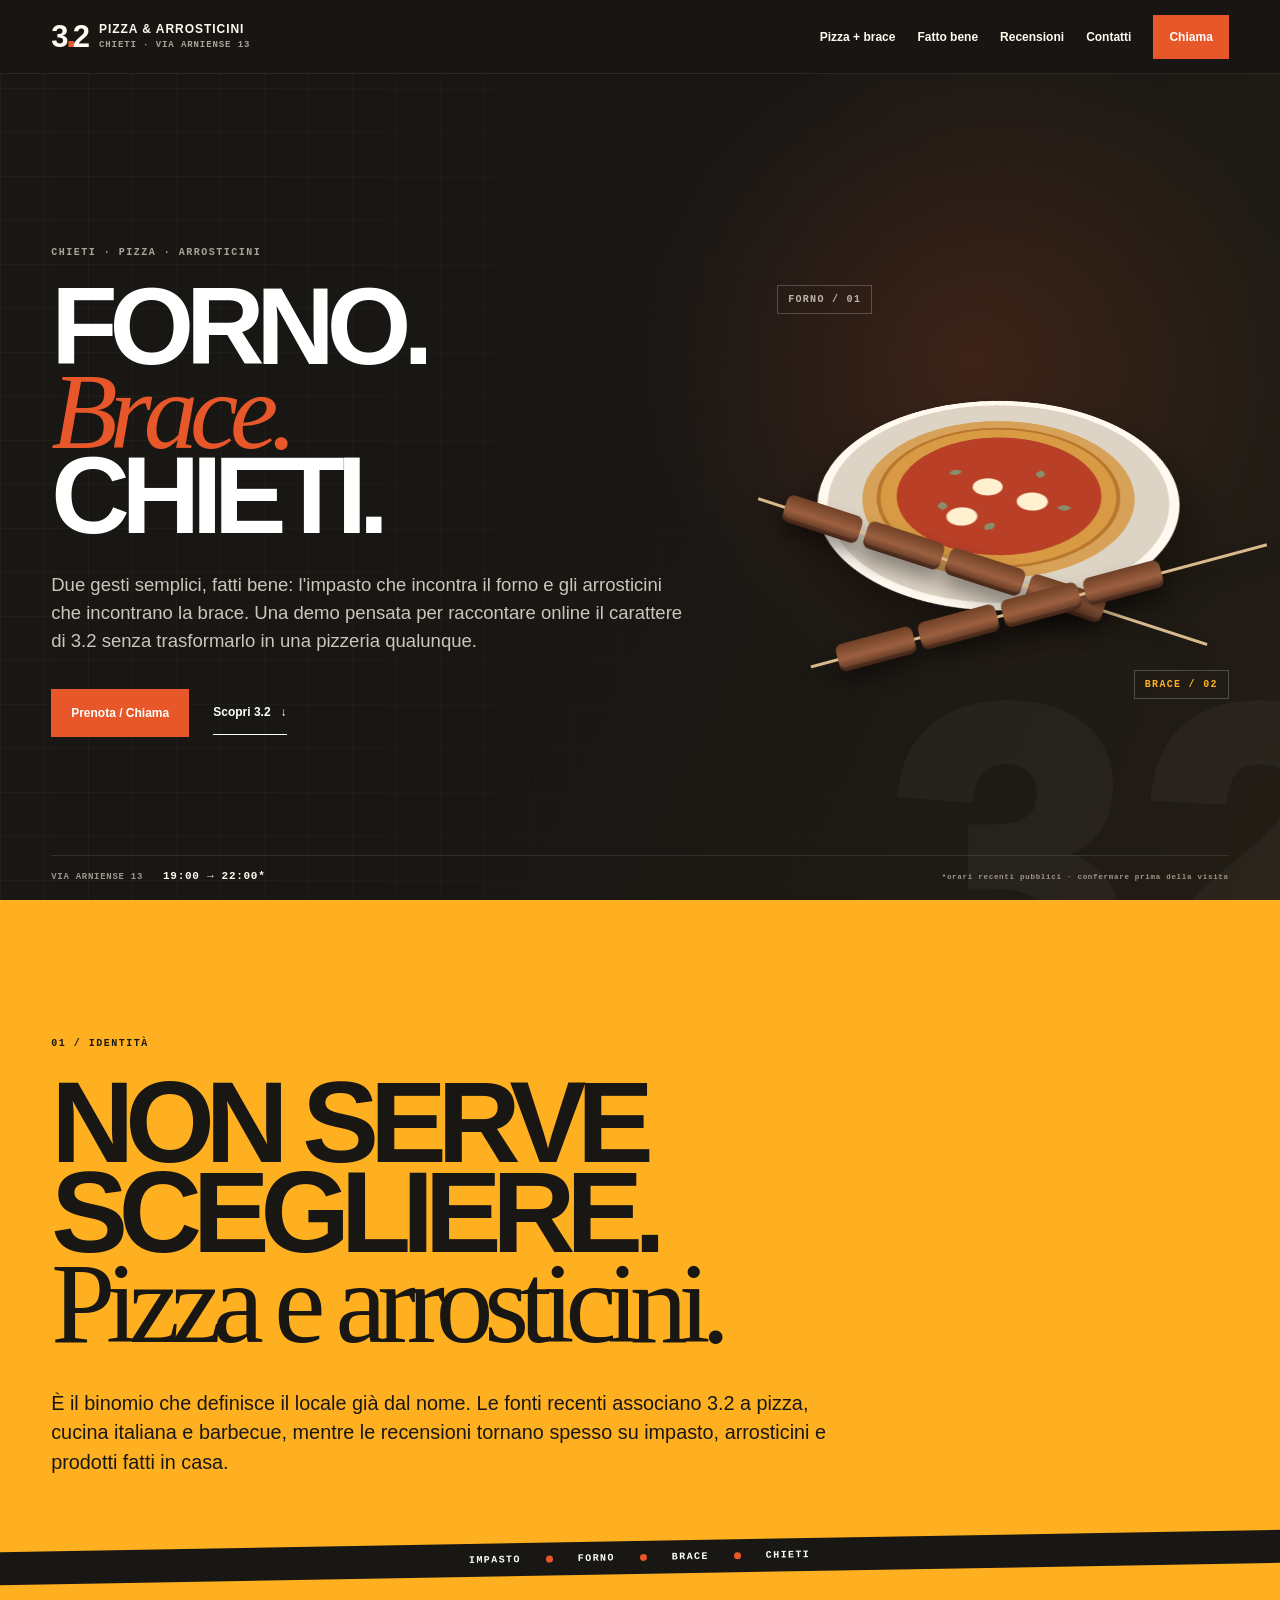
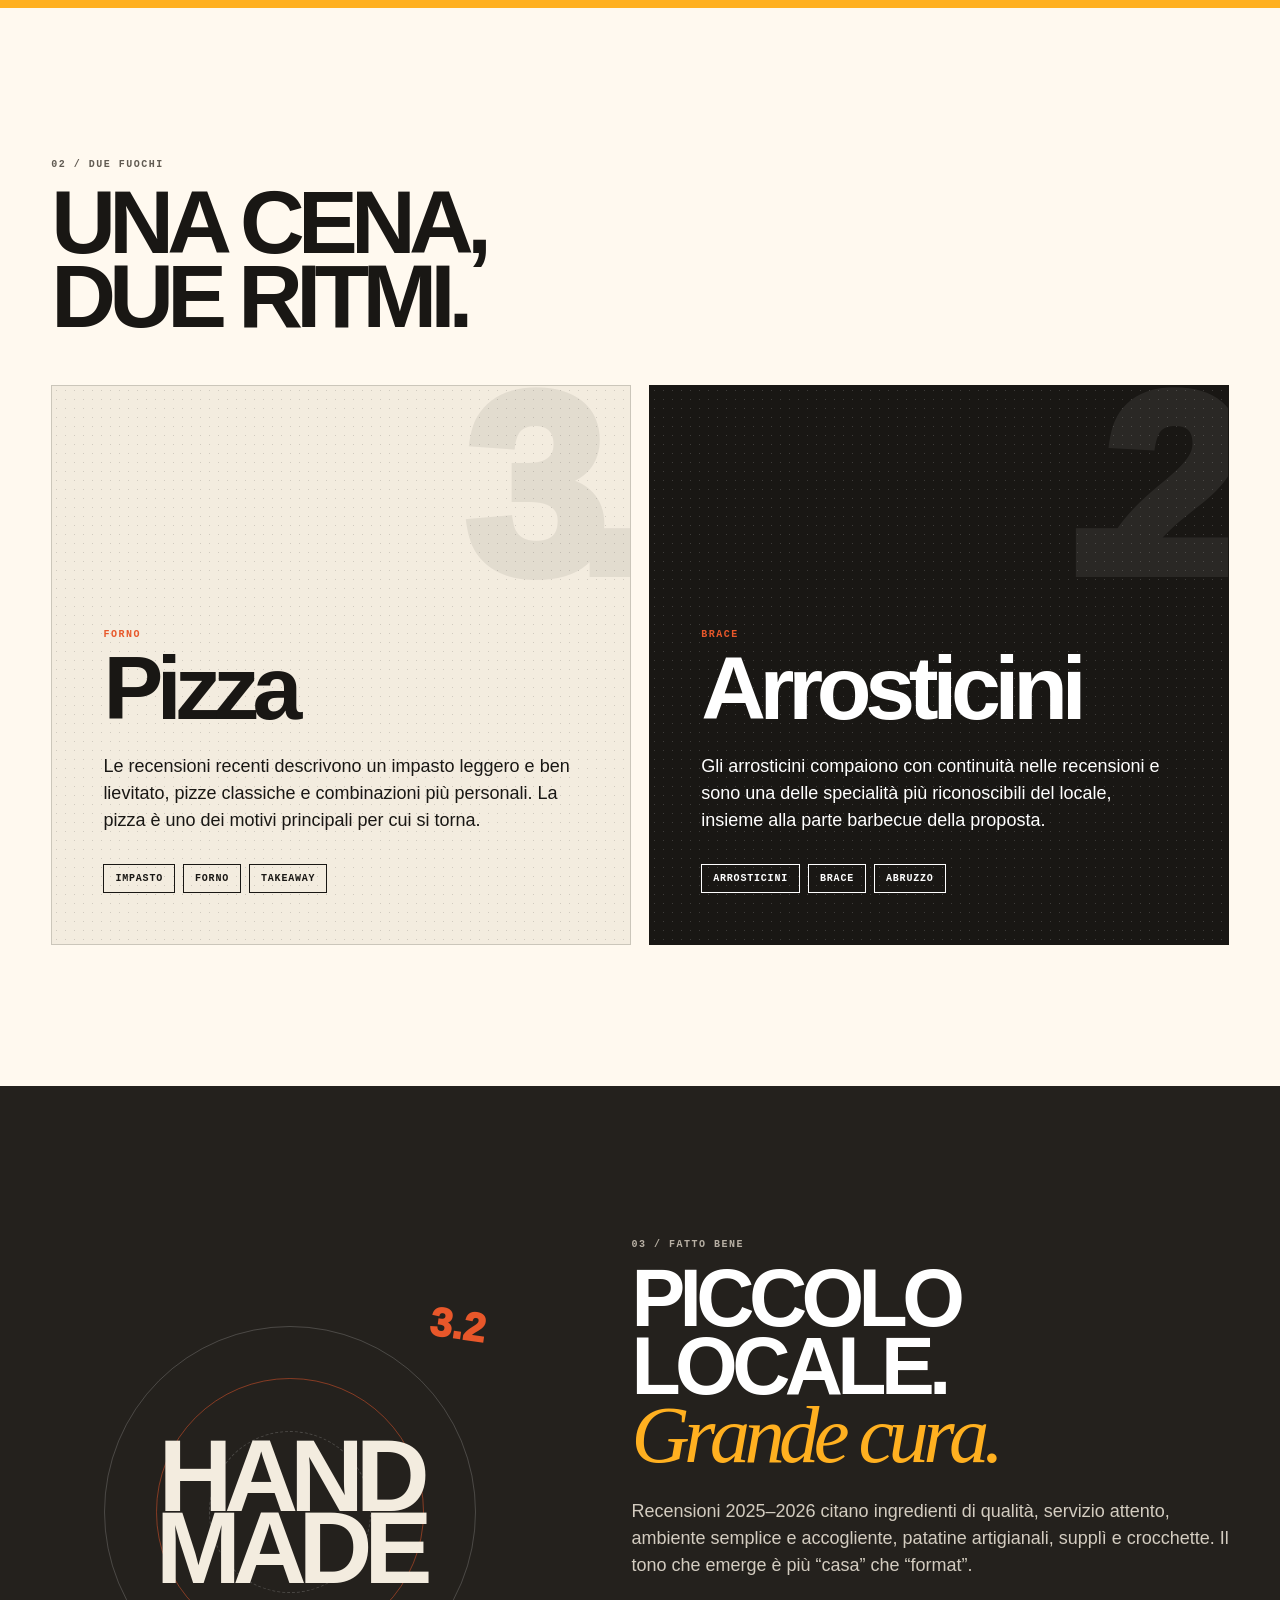
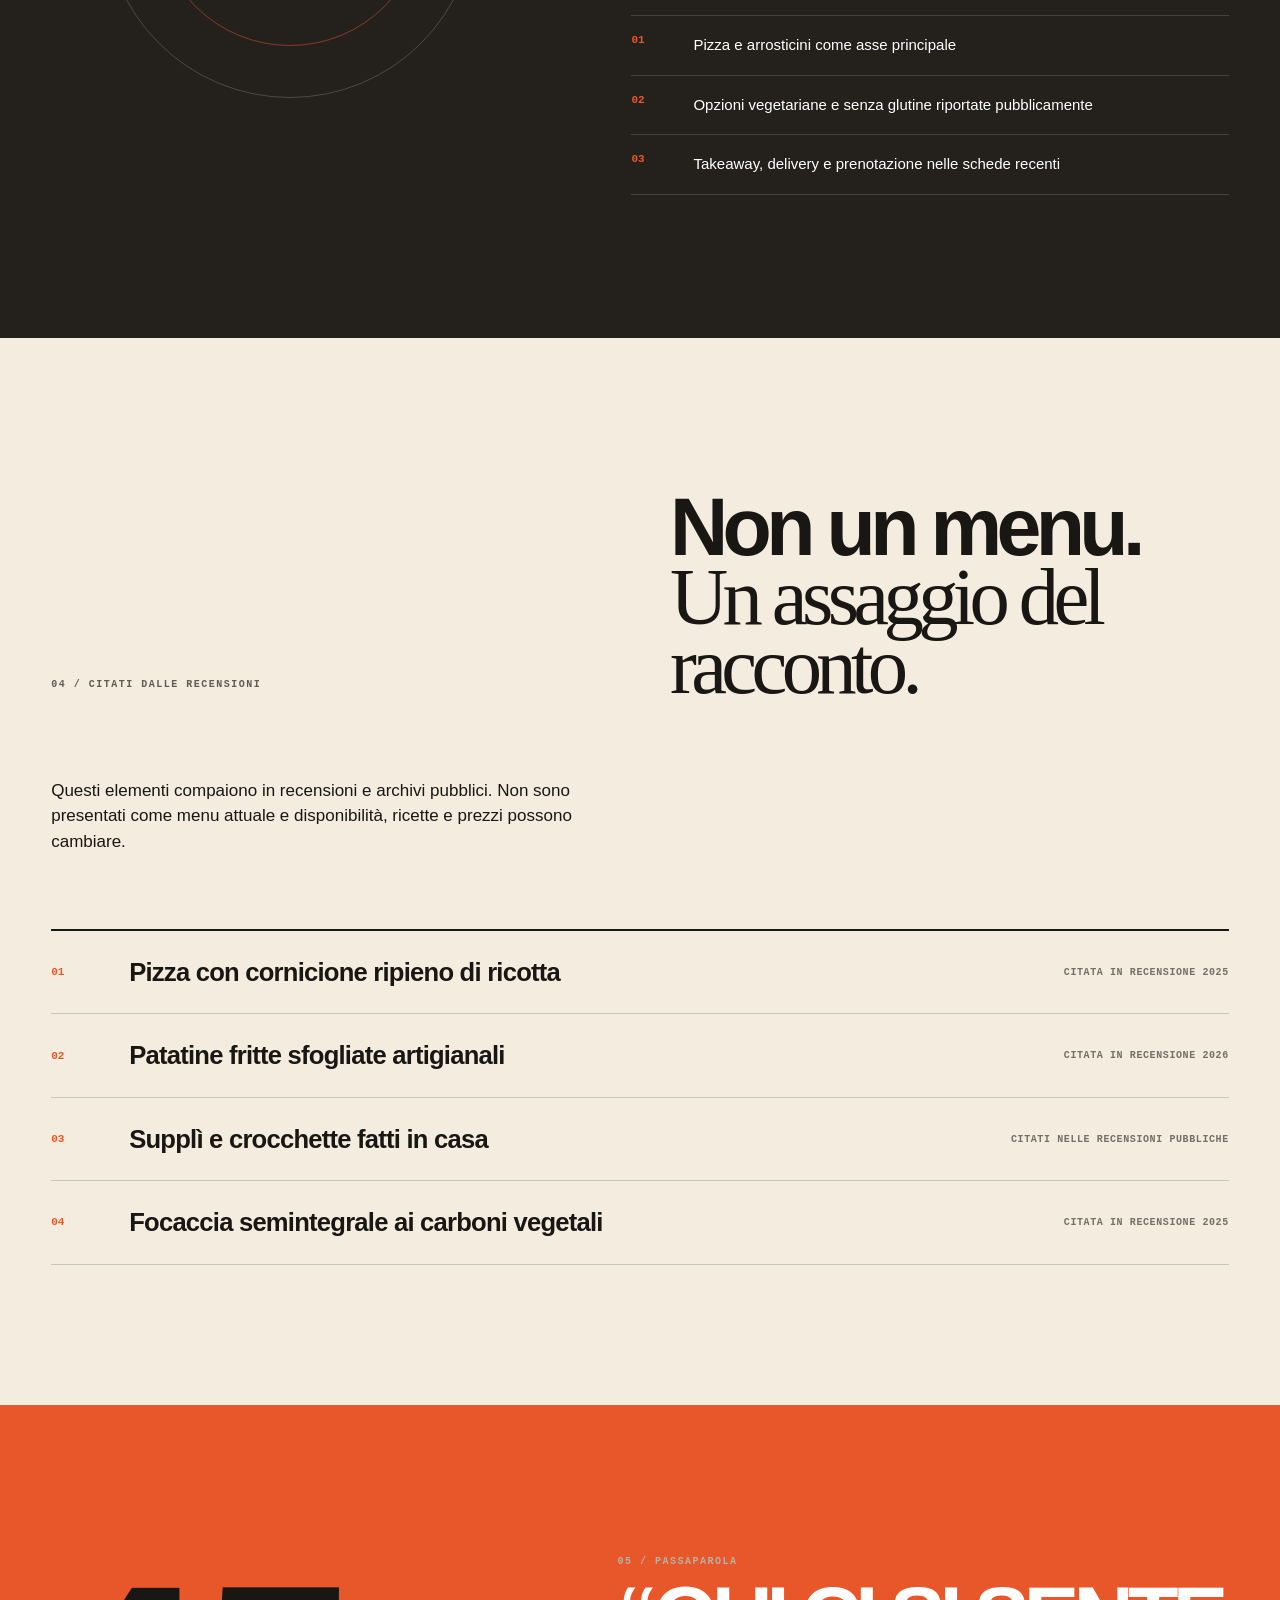
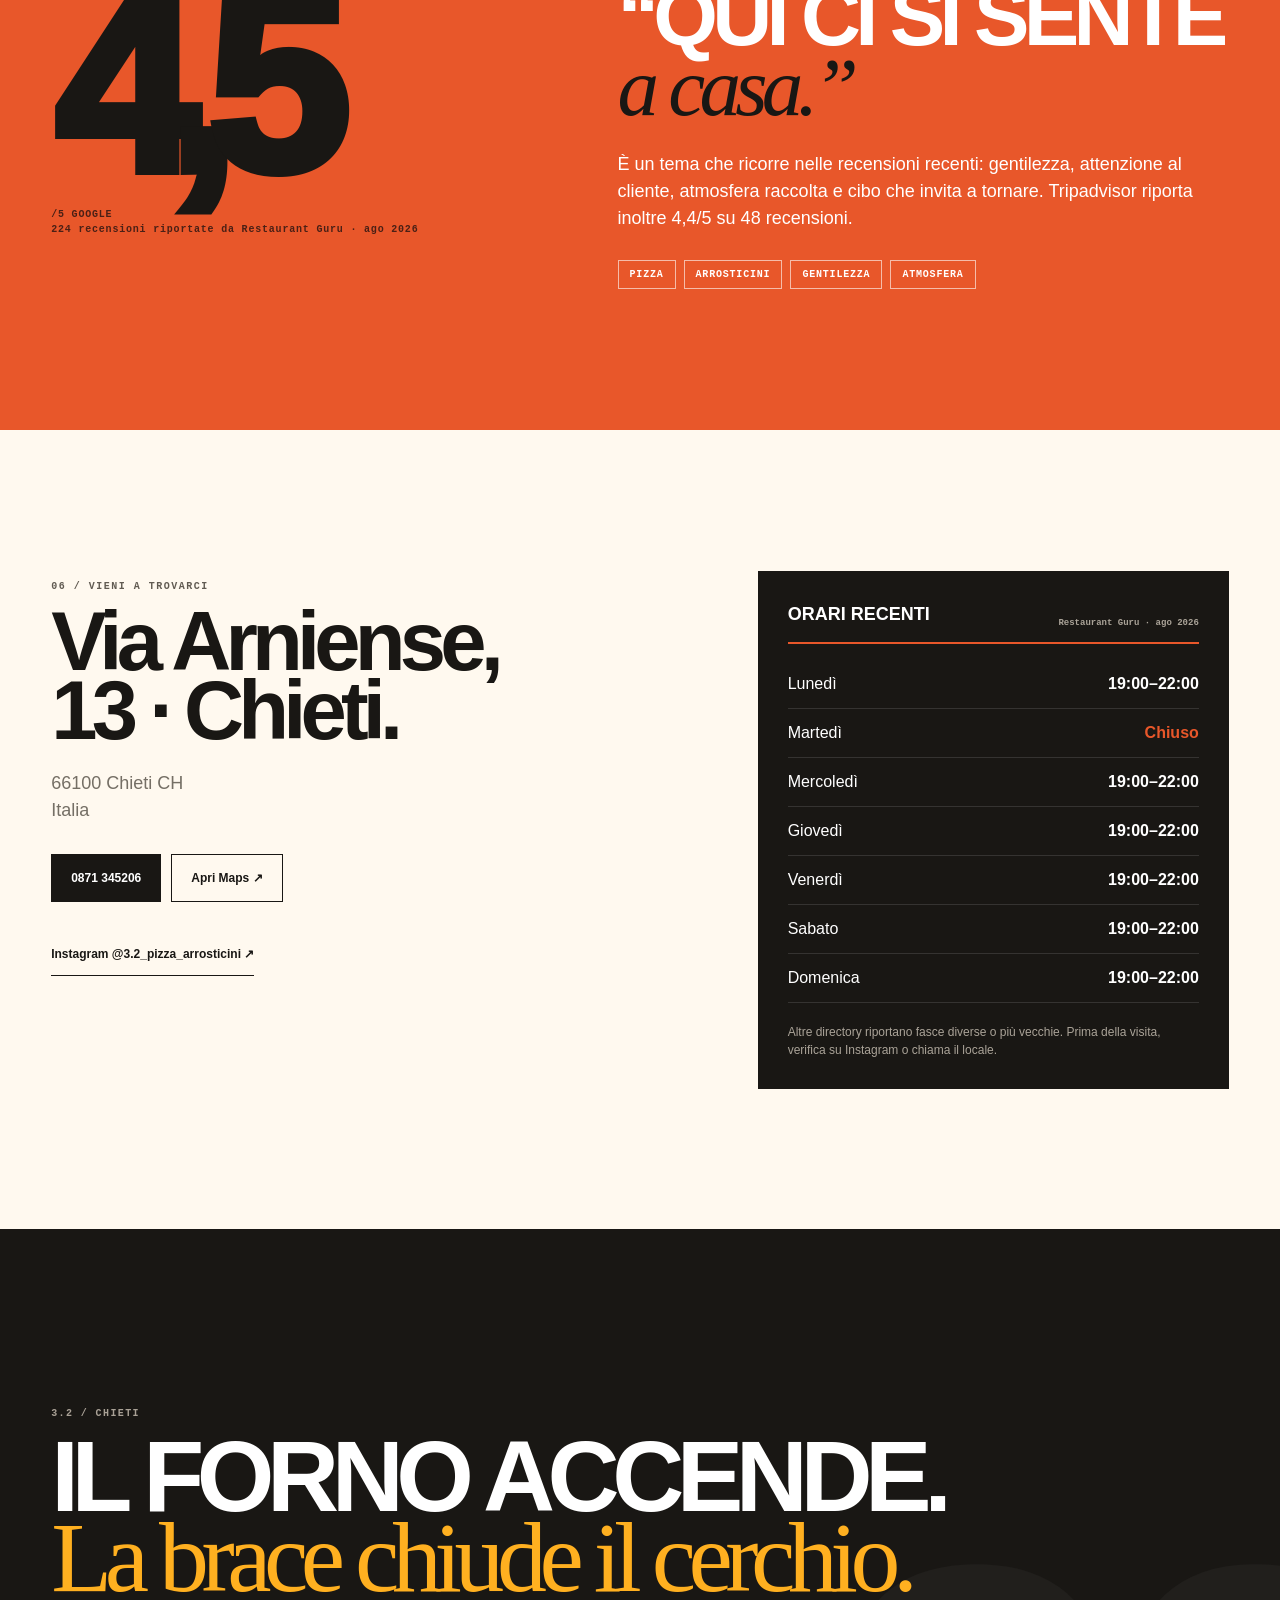
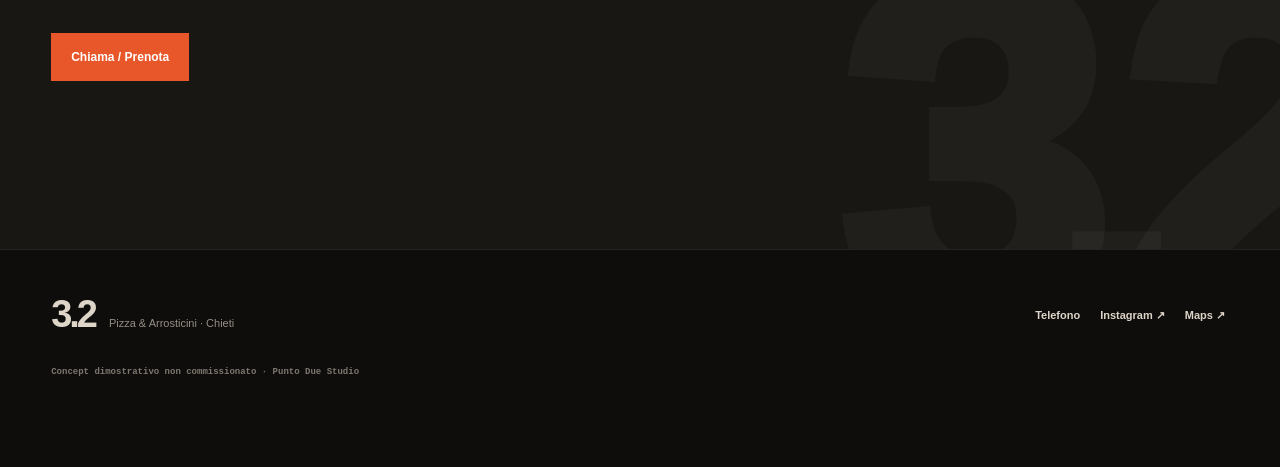
==== commit 4f1bd051: "Use official Instagram and load mobile refinements" ====
--- a/index.html
+++ b/index.html
@@ -13,6 +13,7 @@
   <meta name="twitter:card" content="summary">
   <link rel="icon" href="assets/favicon.svg" type="image/svg+xml">
   <link rel="stylesheet" href="styles.css">
+  <link rel="stylesheet" href="mobile.css">
   <script type="application/ld+json">
   {
     "@context":"https://schema.org",
@@ -22,7 +23,7 @@
     "priceRange":"€10–20",
     "servesCuisine":["Pizza","Italiana","Barbecue"],
     "address":{"@type":"PostalAddress","streetAddress":"Via Arniense 13","postalCode":"66100","addressLocality":"Chieti","addressRegion":"CH","addressCountry":"IT"},
-    "sameAs":["https://www.instagram.com/ristorante_3.2"]
+    "sameAs":["https://www.instagram.com/3.2_pizza_arrosticini/"]
   }
   </script>
 </head>
@@ -98,15 +99,15 @@
     </section>
 
     <section class="visit" id="visita" aria-labelledby="visit-title">
-      <div class="visit-copy reveal"><p class="section-tag dark">06 / VIENI A TROVARCI</p><h2 id="visit-title">Via Arniense,<br>13 · Chieti.</h2><address>66100 Chieti CH<br>Italia</address><div class="visit-actions"><a class="button button-ink" href="tel:+390871345206">0871 345206</a><a class="button button-outline" href="https://www.google.com/maps/search/?api=1&query=3.2+Pizza+%26+Arrosticini+Via+Arniense+13+Chieti" target="_blank" rel="noopener noreferrer">Apri Maps ↗</a></div><a class="instagram-link" href="https://www.instagram.com/ristorante_3.2" target="_blank" rel="noopener noreferrer">Instagram @ristorante_3.2 ↗</a></div>
+      <div class="visit-copy reveal"><p class="section-tag dark">06 / VIENI A TROVARCI</p><h2 id="visit-title">Via Arniense,<br>13 · Chieti.</h2><address>66100 Chieti CH<br>Italia</address><div class="visit-actions"><a class="button button-ink" href="tel:+390871345206">0871 345206</a><a class="button button-outline" href="https://www.google.com/maps/search/?api=1&query=3.2+Pizza+%26+Arrosticini+Via+Arniense+13+Chieti" target="_blank" rel="noopener noreferrer">Apri Maps ↗</a></div><a class="instagram-link" href="https://www.instagram.com/3.2_pizza_arrosticini/" target="_blank" rel="noopener noreferrer">Instagram @3.2_pizza_arrosticini ↗</a></div>
       <aside class="hours-card reveal" aria-label="Orari pubblici recenti"><div class="hours-head"><strong>ORARI RECENTI</strong><small>Restaurant Guru · ago 2026</small></div><dl><div><dt>Lunedì</dt><dd>19:00–22:00</dd></div><div class="closed"><dt>Martedì</dt><dd>Chiuso</dd></div><div><dt>Mercoledì</dt><dd>19:00–22:00</dd></div><div><dt>Giovedì</dt><dd>19:00–22:00</dd></div><div><dt>Venerdì</dt><dd>19:00–22:00</dd></div><div><dt>Sabato</dt><dd>19:00–22:00</dd></div><div><dt>Domenica</dt><dd>19:00–22:00</dd></div></dl><p>Altre directory riportano fasce diverse o più vecchie. Prima della visita, verifica su Instagram o chiama il locale.</p></aside>
     </section>
 
     <section class="closing" aria-labelledby="closing-title"><div class="closing-number" aria-hidden="true">3.2</div><div class="closing-copy reveal"><p>3.2 / CHIETI</p><h2 id="closing-title">Il forno accende.<br><span>La brace chiude il cerchio.</span></h2><a class="button button-fire" href="tel:+390871345206">Chiama / Prenota</a></div></section>
   </main>
 
-  <footer class="site-footer"><div class="footer-brand"><strong>3.2</strong><span>Pizza & Arrosticini · Chieti</span></div><div class="footer-links"><a href="tel:+390871345206">Telefono</a><a href="https://www.instagram.com/ristorante_3.2" target="_blank" rel="noopener noreferrer">Instagram ↗</a><a href="https://www.google.com/maps/search/?api=1&query=3.2+Pizza+%26+Arrosticini+Via+Arniense+13+Chieti" target="_blank" rel="noopener noreferrer">Maps ↗</a></div><p class="demo-note">Concept dimostrativo non commissionato · Punto Due Studio</p></footer>
-  <nav class="mobile-dock" aria-label="Azioni rapide"><a href="tel:+390871345206">Chiama</a><a href="https://www.google.com/maps/search/?api=1&query=3.2+Pizza+%26+Arrosticini+Via+Arniense+13+Chieti" target="_blank" rel="noopener noreferrer">Maps</a><a href="https://www.instagram.com/ristorante_3.2" target="_blank" rel="noopener noreferrer">Instagram</a></nav>
+  <footer class="site-footer"><div class="footer-brand"><strong>3.2</strong><span>Pizza & Arrosticini · Chieti</span></div><div class="footer-links"><a href="tel:+390871345206">Telefono</a><a href="https://www.instagram.com/3.2_pizza_arrosticini/" target="_blank" rel="noopener noreferrer">Instagram ↗</a><a href="https://www.google.com/maps/search/?api=1&query=3.2+Pizza+%26+Arrosticini+Via+Arniense+13+Chieti" target="_blank" rel="noopener noreferrer">Maps ↗</a></div><p class="demo-note">Concept dimostrativo non commissionato · Punto Due Studio</p></footer>
+  <nav class="mobile-dock" aria-label="Azioni rapide"><a href="tel:+390871345206">Chiama</a><a href="https://www.google.com/maps/search/?api=1&query=3.2+Pizza+%26+Arrosticini+Via+Arniense+13+Chieti" target="_blank" rel="noopener noreferrer">Maps</a><a href="https://www.instagram.com/3.2_pizza_arrosticini/" target="_blank" rel="noopener noreferrer">Instagram</a></nav>
   <script src="script.js" defer></script>
 </body>
 </html>
--- a/mobile.css
+++ b/mobile.css
@@ -0,0 +1,184 @@
+/* Mobile refinement layer — loaded after styles.css */
+@media (max-width:768px){
+  html{scroll-padding-top:calc(var(--header-h) + 12px)}
+  body{padding-bottom:calc(72px + env(safe-area-inset-bottom))}
+
+  .site-header{
+    padding-left:max(14px,env(safe-area-inset-left));
+    padding-right:max(14px,env(safe-area-inset-right));
+  }
+  .brand{gap:10px;max-width:calc(100% - 58px)}
+  .brand-mark{flex:0 0 auto}
+  .brand-copy{min-width:0}
+  .brand-copy strong{
+    display:block;
+    font-size:10.5px;
+    letter-spacing:.055em;
+    white-space:nowrap;
+    overflow:hidden;
+    text-overflow:ellipsis;
+  }
+  .menu-toggle{border-radius:10px}
+  .site-nav{
+    max-height:calc(100dvh - var(--header-h));
+    overflow-y:auto;
+    padding:12px max(16px,env(safe-area-inset-right)) calc(18px + env(safe-area-inset-bottom)) max(16px,env(safe-area-inset-left));
+    box-shadow:0 18px 45px rgba(0,0,0,.28);
+  }
+  .site-nav a,.site-nav a:not(.nav-cta){min-height:52px}
+
+  .hero{
+    min-height:auto;
+    padding:calc(var(--header-h) + 34px) 18px 40px;
+    gap:18px;
+    align-content:start;
+  }
+  .hero-copy{max-width:none}
+  .eyebrow{margin-bottom:18px;font-size:9px}
+  .hero h1{font-size:clamp(54px,15.2vw,72px);line-height:.82}
+  .hero-lead{font-size:16px;line-height:1.55;margin-top:24px}
+  .hero-actions{
+    display:grid;
+    grid-template-columns:1fr;
+    gap:10px;
+    margin-top:26px;
+  }
+  .hero-actions .button,.hero-actions .text-link{
+    width:100%;
+    min-height:52px;
+    justify-content:center;
+  }
+  .hero-actions .text-link{
+    padding:0 16px;
+    border:1px solid rgba(255,255,255,.24);
+  }
+  .hero-art{min-height:300px;margin:0}
+  .plate{width:min(240px,72vw);border-width:8px}
+  .skewer{width:min(300px,88vw)}
+  .art-label{font-size:8px}
+  .hero-meta{
+    position:relative;
+    left:auto;
+    right:auto;
+    bottom:auto;
+    display:grid;
+    grid-template-columns:1fr;
+    gap:6px;
+    margin-top:2px;
+    padding-top:14px;
+  }
+  .hero-meta small{grid-column:auto;margin-left:0;text-align:left;line-height:1.45}
+
+  .statement,.duo,.craft,.archive,.proof,.visit{padding-top:78px;padding-bottom:78px}
+  .statement{padding-bottom:108px}
+  .statement-copy p,.duo-card>p:not(.card-kicker),.craft-copy>p:not(.section-tag),.archive-head>p:last-child,.proof-copy>p:not(.section-tag){font-size:16px;line-height:1.58}
+
+  .duo h2{margin-bottom:30px}
+  .duo-card{
+    min-height:auto;
+    padding:34px 22px;
+    justify-content:flex-start;
+  }
+  .duo-card .card-no{top:10px;right:4%;font-size:128px}
+  .duo-card h3{font-size:56px;margin-bottom:20px}
+  .card-tags{margin-top:24px}
+
+  .craft{gap:18px}
+  .craft-copy{order:1}
+  .craft-art{order:2;min-height:260px}
+  .fact-list{margin-top:28px}
+  .fact-list li{grid-template-columns:38px 1fr;gap:8px;padding:16px 0}
+
+  .archive-list{margin-top:36px}
+  .archive-row{grid-template-columns:32px minmax(0,1fr);gap:12px;padding:18px 0}
+  .archive-row em{grid-column:2;text-align:left;font-size:9px;line-height:1.5}
+
+  .proof{gap:28px}
+  .proof-score span{font-size:clamp(120px,36vw,180px)}
+  .proof-score small{margin-top:22px}
+
+  .visit{gap:28px}
+  .visit-actions{
+    display:grid;
+    grid-template-columns:1fr;
+    gap:10px;
+    margin:26px 0 12px;
+  }
+  .visit-actions .button{width:100%;min-height:52px}
+  .instagram-link{
+    width:100%;
+    min-height:52px;
+    justify-content:center;
+    padding:0 16px;
+    margin-top:2px;
+    background:var(--ink);
+    color:#fff;
+    border:0;
+  }
+  .hours-card{padding:24px 18px}
+  .hours-card dl div{min-height:46px;align-items:center}
+
+  .closing{min-height:auto;padding-top:90px;padding-bottom:110px}
+
+  .site-footer{
+    padding:30px max(18px,env(safe-area-inset-right)) calc(94px + env(safe-area-inset-bottom)) max(18px,env(safe-area-inset-left));
+  }
+  .footer-links{
+    display:grid;
+    grid-template-columns:repeat(3,minmax(0,1fr));
+    gap:8px;
+    width:100%;
+  }
+  .footer-links a{
+    min-width:0;
+    min-height:48px;
+    justify-content:center;
+    padding:0 8px;
+    border:1px solid rgba(255,255,255,.12);
+    text-align:center;
+  }
+
+  .mobile-dock{
+    left:max(8px,env(safe-area-inset-left));
+    right:max(8px,env(safe-area-inset-right));
+    bottom:max(8px,env(safe-area-inset-bottom));
+    border-radius:16px;
+    overflow:hidden;
+  }
+  .mobile-dock a{min-height:54px}
+}
+
+@media (max-width:430px){
+  .site-header{padding-left:12px;padding-right:12px}
+  .brand-copy strong{font-size:10px;letter-spacing:.045em}
+  .hero{padding-left:16px;padding-right:16px}
+  .hero h1{font-size:clamp(52px,16vw,66px)}
+  .hero-art{min-height:270px}
+  .plate{width:218px}
+  .skewer{width:min(260px,88vw)}
+  .label-a{top:2%}.label-b{bottom:2%}
+  .statement-strip{gap:15px;font-size:9px}
+  .duo-card{padding:30px 20px}
+  .duo-card h3{font-size:52px}
+  .craft-art{min-height:230px}
+  .craft-art strong{font-size:62px}
+  .archive-row strong{font-size:19px}
+  .proof-score span{font-size:clamp(112px,38vw,156px)}
+  .footer-brand strong{font-size:34px}
+}
+
+@media (max-width:350px){
+  .brand-copy strong{font-size:9.5px;letter-spacing:.035em}
+  .hero{padding-left:14px;padding-right:14px}
+  .hero h1{font-size:50px}
+  .hero-art{min-height:245px}
+  .plate{width:198px}
+  .skewer{width:230px}
+  .art-label{display:none}
+  .mobile-dock{left:6px;right:6px;bottom:max(6px,env(safe-area-inset-bottom))}
+  .mobile-dock a{font-size:9px}
+}
+
+@media (hover:none){
+  .button:hover{transform:none}
+}
